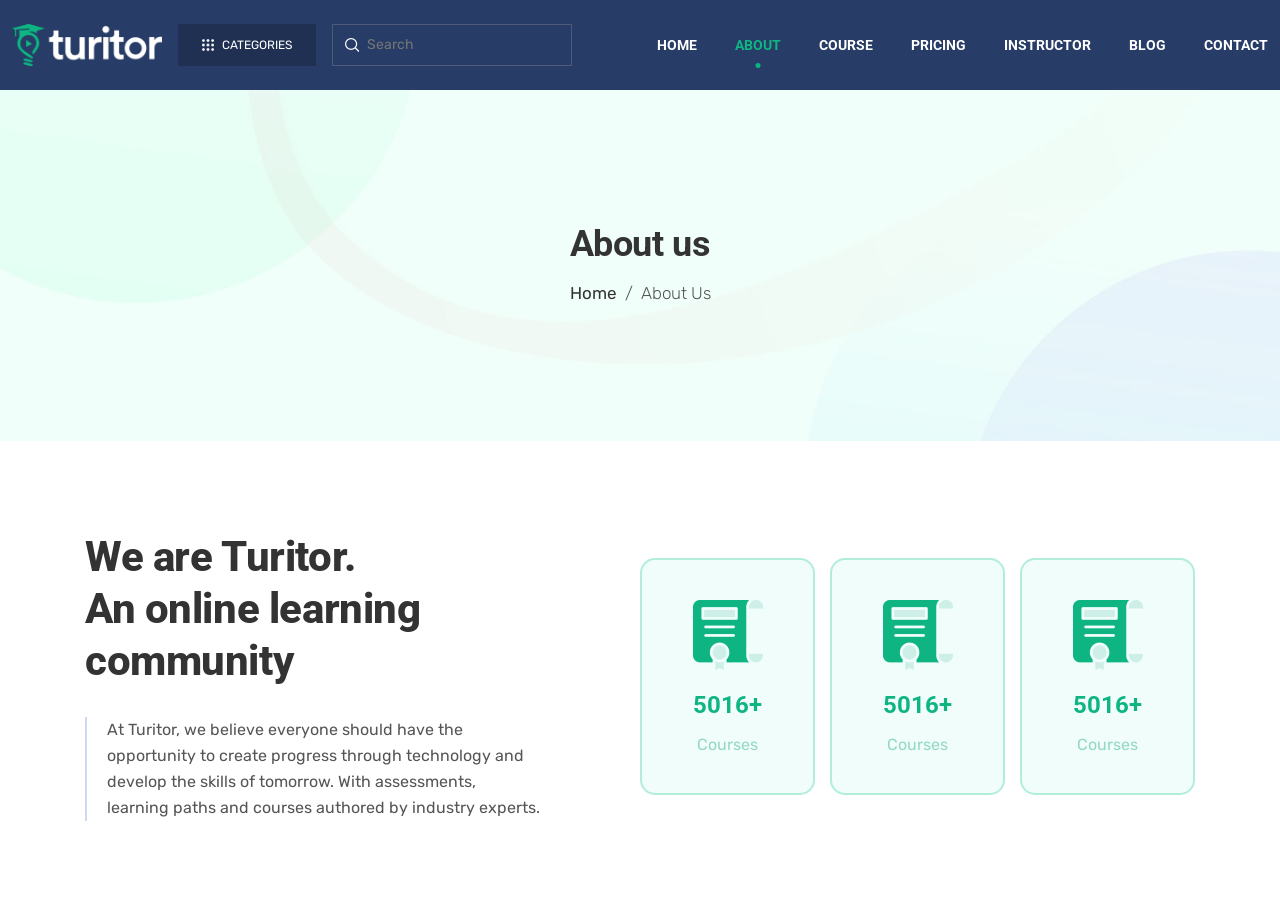
==== pages/about/index.html @ 417cb9a4 "about&courses Page" ====
<!DOCTYPE html>
<html lang="en">

<head>
    <meta charset="UTF-8">
    <meta name="viewport" content="width=device-width, initial-scale=1.0">
    <title>About</title>
    <link rel="shortcut icon" href="../../fav_icon.png" type="image/png">

    <!--? Bootstrap cdn -->
    <link href="https://cdn.jsdelivr.net/npm/bootstrap@5.3.8/dist/css/bootstrap.min.css" rel="stylesheet"
        integrity="sha384-sRIl4kxILFvY47J16cr9ZwB07vP4J8+LH7qKQnuqkuIAvNWLzeN8tE5YBujZqJLB" crossorigin="anonymous">
    <script src="https://cdn.jsdelivr.net/npm/bootstrap@5.3.8/dist/js/bootstrap.bundle.min.js"
        integrity="sha384-FKyoEForCGlyvwx9Hj09JcYn3nv7wiPVlz7YYwJrWVcXK/BmnVDxM+D2scQbITxI"
        crossorigin="anonymous"></script>
    <!--? Animate.css cdn -->
    <link rel="stylesheet" href="https://cdnjs.cloudflare.com/ajax/libs/animate.css/4.1.1/animate.min.css" />
    <!--? Font-awesome cdn -->
    <link rel="stylesheet" href="https://cdnjs.cloudflare.com/ajax/libs/font-awesome/7.0.1/css/all.min.css"
        integrity="sha512-2SwdPD6INVrV/lHTZbO2nodKhrnDdJK9/kg2XD1r9uGqPo1cUbujc+IYdlYdEErWNu69gVcYgdxlmVmzTWnetw=="
        crossorigin="anonymous" referrerpolicy="no-referrer" />
    <!--? Swiper.js cdn -->
    <link rel="stylesheet" href="https://cdn.jsdelivr.net/npm/swiper@12/swiper-bundle.min.css" />
    <!--? Css files -->
    <link rel="stylesheet" href="../../layout/css/index.css">
    <link rel="stylesheet" href="../../css/homePage.css">
    <link rel="stylesheet" href="./css/aboutPage.css">
</head>

<body>
    <!--TODO>> Header -->
    <header class="container-fluid d-flex align-items-center">
        <!--//* Left side -->
        <div class="left d-flex align-items-center justify-content-between">
            <!--//! Logo -->
            <img src="../../layout/images/logo.png">
            <!--//! Inputs -->
            <div class="inputs d-none d-lg-flex gap-3">
                <!--! Dropdown Category btn -->
                <button class="dropdown-btn d-flex align-items-center gap-2 px-3 px-xl-4 py-3 py-xl-2">
                    <img src="../../layout/images/header/dots.png">
                    <span class="d-none d-xl-flex">Categories</span>
                    <div class="dropdown-items bg-white rounded-2 shadow text-start">
                        <a>Art & Design</a>
                        <a>Architecture</a>
                        <a>Business Study</a>
                        <a>Computer Science</a>
                        <a>Web Development</a>
                        <a>Data Science</a>
                        <a>Engineering</a>
                    </div>
                </button>
                <!--! Search Input -->
                <div class="search-input d-flex align-items-center gap-2">
                    <img src="../../layout/images/header/search-icon.png" alt="search-icon">
                    <input type="text" placeholder="Search">
                </div>
            </div>
        </div>
        <!--//* Right side -->
        <div class="right flex-grow-1 d-flex align-items-center justify-content-end justify-content-xxl-between gap-4">
            <nav class="d-none d-lg-flex">
                <a href="../../index.html">Home</a>
                <a class="active" href="#">About</a>
                <a href="../course/index.html">Course</a>
                <a href="../pricing/index.html">Pricing</a>
                <a href="../instructor/index.html">Instructor</a>
                <a href="../blog/index.html">Blog</a>
                <a href="../contact/index.html">Contact</a>
            </nav>

            <div class="icons d-none d-xxl-flex align-items-center gap-3">
                <div class="user-icon-wrapper d-flex align-items-center justify-content-center">
                    <i class="fa-solid fa-user"></i>
                </div>
                <div class="cart-icon-wrapper d-flex align-items-center justify-content-center">
                    <i class="fa-solid fa-cart-shopping"></i>
                </div>
                <img src="../../layout/images/header/menu-icon.png">
            </div>
            <!--! Menu Icon small screen-->
            <div class="dropdown-menu-icon rounded d-block d-lg-none">
                <img src="../../layout/images/header/menu-icon.png">
                <div class="dropdown-items">
                    <div class="links-wrapper bg-white rounded-2 shadow text-start">
                        <a href="../../index.html">Home</a>
                        <a class="active" href="#">About</a>
                        <a href="../course/index.html">Course</a>
                        <a href="../pricing/index.html">Pricing</a>
                        <a href="../instructor/index.html">Instructor</a>
                        <a href="../blog/index.html">Blog</a>
                        <a href="../contact/index.html">Contact</a>
                    </div>
                </div>
            </div>
        </div>
    </header>

    <div class="main">
        <!--TODO>> 1-Hero Section -->
        <section id="about-hero-sec">
            <div class="container d-flex h-100 flex-column justify-content-center align-items-center gap-3">
                <h2 class="title sub">About us</h2>
                <div class="d-flex gap-2">
                    <p><a href="../../index.html">Home</a></p>
                    <p>/</p>
                    <p>About Us</p>
                </div>
            </div>
        </section>

        <!--TODO>> 2-Turitor Section -->
        <section id="turitor">
            <div class="container d-flex flex-wrap flex-xl-nowrap gap-5 gap-xl-0">
                <div class="left-text col-12 col-xl-6">
                    <h2 class="title">
                        We are Turitor. <br>
                        An online learning community
                    </h2>
                    <p class="des">
                        At Turitor, we believe everyone should have the opportunity to create progress through
                        technology and develop the skills of tomorrow. With assessments, learning paths and courses
                        authored by industry experts.
                    </p>
                </div>
                <div class="right-cards col-12 col-xl-6 d-flex align-items-center">
                    <div class="col-12 d-flex flex-wrap flex-md-nowrap">
                        <div class="box col-12 col-md-4 d-flex flex-column align-items-center ">
                            <img src="./images/turitor/icon1.png" alt="turitor-icon">
                            <h5 class="card-title">5016+</h5>
                            <p class="des">Courses</p>
                        </div>
                        <div class="box col-12 col-md-4 d-flex flex-column align-items-center ">
                            <img src="./images/turitor/icon1.png" alt="turitor-icon">
                            <h5 class="card-title">5016+</h5>
                            <p class="des">Courses</p>
                        </div>
                        <div class="box col-12 col-md-4 d-flex flex-column align-items-center ">
                            <img src="./images/turitor/icon1.png" alt="turitor-icon">
                            <h5 class="card-title">5016+</h5>
                            <p class="des">Courses</p>
                        </div>
                    </div>
                </div>
            </div>
        </section>

        <!--TODO>> 3-Team Section -->
        <section id="team">
            <div class="container d-flex flex-column-reverse flex-md-column">
                <div class="video-img-wrapper position-relative">
                    <img src="./images/team-video_image1.jpg" alt="video-img">
                    <button type="button"
                        class="play-btn rounded-circle d-flex align-items-center justify-content-center position-absolute"
                        data-bs-toggle="modal" data-bs-target="#exampleModal">
                        <i class="fa-solid fa-play"></i>
                    </button>
                    <!-- Modal -->
                    <div class="modal fade" id="exampleModal" tabindex="-1" aria-labelledby="exampleModalLabel"
                        aria-hidden="true">
                        <div class="modal-dialog modal-dialog-centered w-100">
                            <div class="modal-content">
                                <iframe width="900" src="https://www.youtube.com/embed/PcsVCSKBe04?si=-29b1Zan1cfXZxbE"
                                    title="YouTube video player" frameborder="0"
                                    allow="accelerometer; autoplay; clipboard-write; encrypted-media; gyroscope; picture-in-picture; web-share"
                                    referrerpolicy="strict-origin-when-cross-origin" allowfullscreen></iframe>
                            </div>
                        </div>
                    </div>
                </div>
                <div class="head-title">
                    <h2>
                        <span>#Team</span>
                        A leadership team with vision
                    </h2>
                    <div class="divider"></div>
                    <p class="des">
                        Our executives lead by example and guide us to accomplish great things every day. Online
                        learning offers a new way to explore.
                    </p>
                </div>
            </div>
        </section>

        <!--TODO>> 4-Testimonial Section -->
        <section id="testimonial">
            <div class="container">
                <div class="head-title">
                    <h2>
                        <span>#Testimonial</span>
                        What Students Says
                    </h2>
                    <div class="divider"></div>
                    <p class="des">
                        Discover how to anticipate and adapt to the latest trends and digital
                    </p>
                </div>

                <!-- Swiper -->
                <div class="swiper testimonial-swiper">
                    <div class="swiper-wrapper">
                        <!--! Slide 1 -->
                        <div class="swiper-slide d-flex flex-column">
                            <div class="head-quote d-flex align-items-start gap-3">
                                <img src="https://img.icons8.com/?size=100&id=Of9evPu4vb6T&format=png&color=c1f3e6"
                                    alt="">
                                <p>
                                    Differe Using skills and
                                    behaviors People program
                                    ... ,enabled me to be a fuller me
                                </p>
                            </div>
                            <div class="divider"></div>
                            <div class="profile-info d-flex justify-content-between align-items-center">
                                <div class="text">
                                    <h4>Blaise Matuidi</h4>
                                    <p>Research Student</p>
                                </div>
                                <img class="rounded-circle" src="../../images/testimonial/author1.png"
                                    alt="profile-img">
                            </div>
                        </div>
                        <!--! Slide 2 -->
                        <div class="swiper-slide d-flex flex-column">
                            <div class="head-quote d-flex align-items-start gap-3">
                                <img src="https://img.icons8.com/?size=100&id=Of9evPu4vb6T&format=png&color=c1f3e6"
                                    alt="">
                                <p>
                                    Using differe skills and
                                    behaviors People program
                                    ... ,enabled me to be a fuller me
                                </p>
                            </div>
                            <div class="divider"></div>
                            <div class="profile-info d-flex justify-content-between align-items-center">
                                <div class="text">
                                    <h4>Mario Mandžukić</h4>
                                    <p>Postgraduate Student</p>
                                </div>
                                <img class="rounded-circle" src="../../images/testimonial/author2.png"
                                    alt="profile-img">
                            </div>
                        </div>
                        <!--! Slide 3 -->
                        <div class="swiper-slide d-flex flex-column">
                            <div class="head-quote d-flex align-items-start gap-3">
                                <img src="https://img.icons8.com/?size=100&id=Of9evPu4vb6T&format=png&color=c1f3e6"
                                    alt="">
                                <p>
                                    People program enabled me to
                                    be a fuller me, using differe
                                    ... skills and behaviors
                                </p>
                            </div>
                            <div class="divider"></div>
                            <div class="profile-info d-flex justify-content-between align-items-center">
                                <div class="text">


                                    <h4>Lucas Vázquez</h4>
                                    <p>EMBA Student</p>
                                </div>
                                <img class="rounded-circle" src="../../images/testimonial/author2.png"
                                    alt="profile-img">
                            </div>
                        </div>
                        <!--! Slide 4 (1.2) -->
                        <div class="swiper-slide d-flex flex-column">
                            <div class="head-quote d-flex align-items-start gap-3">
                                <img src="https://img.icons8.com/?size=100&id=Of9evPu4vb6T&format=png&color=c1f3e6"
                                    alt="">
                                <p>
                                    Differe Using skills and
                                    behaviors People program
                                    ... ,enabled me to be a fuller me
                                </p>
                            </div>
                            <div class="divider"></div>
                            <div class="profile-info d-flex justify-content-between align-items-center">
                                <div class="text">
                                    <h4>Blaise Matuidi</h4>
                                    <p>Research Student</p>
                                </div>
                                <img class="rounded-circle" src="../../images/testimonial/author1.png"
                                    alt="profile-img">
                            </div>
                        </div>
                        <!--! Slide 5 (2.2) -->
                        <div class="swiper-slide d-flex flex-column">
                            <div class="head-quote d-flex align-items-start gap-3">
                                <img src="https://img.icons8.com/?size=100&id=Of9evPu4vb6T&format=png&color=c1f3e6"
                                    alt="">
                                <p>
                                    Using differe skills and
                                    behaviors People program
                                    ... ,enabled me to be a fuller me
                                </p>
                            </div>
                            <div class="divider"></div>
                            <div class="profile-info d-flex justify-content-between align-items-center">
                                <div class="text">
                                    <h4>Mario Mandžukić</h4>
                                    <p>Postgraduate Student</p>
                                </div>
                                <img class="rounded-circle" src="../../images/testimonial/author2.png"
                                    alt="profile-img">
                            </div>
                        </div>
                    </div>
                    <div class="swiper-pagination pagination-one"></div>
                </div>
            </div>
        </section>

        <!--TODO>> 5-News -->
        <section id="news">
            <div class="container">
                <div class="head-title">
                    <h2>
                        <span>#News</span>
                        News & Events
                    </h2>
                    <div class="divider"></div>
                    <p class="des">Discover how to anticipate and adapt to the latest trends and digital</p>
                </div>
                <div class="news-blogs-details">
                    <div class="row">
                        <div class="col-12 col-lg-6 col-xl-4">
                            <div class="blog">
                                <div class="blog-img-wrap">
                                    <a href="./pages/blog/blog-details/index.html">
                                        <img src="../../images/news/blog1.jpg" alt="blog-img">
                                    </a>
                                </div>
                                <div class="content">
                                    <div class="head d-flex gap-3">
                                        <p class="ps-3">Javascript</p>
                                        <p class="ps-3">25 , November , 2019</p>
                                    </div>
                                    <a href="./pages/blog/blog-details/index.html">
                                        <h3 class="card-title">Python and JS Course may be online</h3>
                                    </a>
                                    <p class="des">Creating software tailored to my games development gaming is a</p>
                                    <a href="./pages/blog/blog-details/index.html" class="btn card-btn">
                                        <i class="bi bi-plus-circle"></i>
                                        Read more
                                    </a>
                                </div>
                            </div>
                        </div>
                        <div class="col-12 col-lg-6 col-xl-4">
                            <div class="blog">
                                <div class="blog-img-wrap">
                                    <a href="./pages/blog/blog-details/index.html">
                                        <img src="../../images/news/blog2.jpg" alt="blog-img">
                                    </a>
                                </div>
                                <div class="content">
                                    <div class="head d-flex gap-3">
                                        <p class="ps-3">Python</p>
                                        <p class="ps-3">25 , November , 2019</p>
                                    </div>
                                    <a href="./pages/blog/blog-details/index.html">
                                        <h3 class="card-title">Python may be you completed online</h3>
                                    </a>
                                    <p class="des">Creating software tailored to my games development gaming is a</p>
                                    <a href="./pages/blog/blog-details/index.html" class="btn card-btn">
                                        <i class="bi bi-plus-circle"></i>
                                        Read more
                                    </a>
                                </div>
                            </div>
                        </div>
                        <div class="col-12 col-xl-4">
                            <aside>
                                <div class="box d-flex">
                                    <div class="date">
                                        <p>Jan</p>
                                        <h4>28</h4>
                                    </div>
                                    <div class="divider"></div>
                                    <div class="text">
                                        <a href="./pages/blog/index.html" class="des">Music & arts</a>
                                        <a href="./pages/blog/blog-details/index.html">
                                            <h3 class="card-title sub">
                                                Tackling the climate crisis worldwide
                                            </h3>
                                        </a>
                                    </div>
                                </div>
                                <div class="divider"></div>
                                <div class="box d-flex">
                                    <div class="date">
                                        <p>Jan</p>
                                        <h4>28</h4>
                                    </div>
                                    <div class="divider"></div>
                                    <div class="text">
                                        <a href="./pages/blog/index.html" class="des">Music & arts</a>
                                        <a href="./pages/blog/blog-details/index.html">
                                            <h3 class="card-title sub">
                                                Tackling the climate crisis worldwide
                                            </h3>
                                        </a>
                                    </div>
                                </div>
                                <div class="divider"></div>
                                <div class="box d-flex">
                                    <div class="date">
                                        <p>Jan</p>
                                        <h4>28</h4>
                                    </div>
                                    <div class="divider"></div>
                                    <div class="text">
                                        <a href="./pages/blog/index.html" class="des">Music & arts</a>
                                        <a href="./pages/blog/blog-details/index.html">
                                            <h3 class="card-title sub">
                                                Tackling the climate crisis worldwide
                                            </h3>
                                        </a>
                                    </div>
                                </div>
                                <div class="divider"></div>
                                <div class="box d-flex">
                                    <div class="date">
                                        <p>Jan</p>
                                        <h4>28</h4>
                                    </div>
                                    <div class="divider"></div>
                                    <div class="text">
                                        <a href="./pages/blog/index.html" class="des">Music & arts</a>
                                        <a href="./pages/blog/blog-details/index.html">
                                            <h3 class="card-title sub">
                                                Tackling the climate crisis worldwide
                                            </h3>
                                        </a>
                                    </div>
                                </div>
                            </aside>
                        </div>
                    </div>
                </div>
            </div>
        </section>

        <!--TODO>> 6-Join -->
        <section id="join">
            <div class="container">
                <div
                    class="content d-flex flex-column align-items-center align-items-lg-start text-center text-lg-start">
                    <p>#Newsletter</p>
                    <div class="subscribe-box d-flex flex-column align-items-center flex-lg-row">
                        <h2 class="col-12 col-lg-6">Join our community of students</h2>
                        <div
                            class="send-message-input-wrapper col-12 col-lg-6 d-flex flex-column flex-sm-row align-items-center">
                            <input class="flex-grow-1" type="text" placeholder="Enter your email">
                            <button class="btn">
                                <i class="fa-solid fa-envelope"></i>
                                Subscribe
                            </button>
                        </div>
                    </div>

                </div>
            </div>
        </section>

        <!--TODO>> Footer -->
        <footer>
            <div class="container d-flex flex-column gap-4 gap-md-5">
                <div class="row g-4">
                    <div class="box col-12 col-md-6 col-lg-3">
                        <h4>Company</h4>
                        <ul class="list-unstyled d-flex flex-column ">
                            <li><a href="#">About</a></li>
                            <li><a href="#">Careers</a></li>
                            <li><a href="#">Resource center</a></li>
                            <li><a href="#">Guides</a></li>
                        </ul>
                    </div>
                    <div class="box col-12 col-md-6 col-lg-3">
                        <h4>Categories</h4>
                        <ul class="list-unstyled d-flex flex-column ">
                            <li><a href="#">All Courses</a></li>
                            <li><a href="#">Digital Marketing</a></li>
                            <li><a href="#">Design & Branding</a></li>
                            <li><a href="#">Storytelling & Voice Over</a></li>
                        </ul>
                    </div>
                    <div class="box col-12 col-md-6 col-lg-3">
                        <h4>Support</h4>
                        <ul class="list-unstyled d-flex flex-column ">
                            <li><a href="#">Contact Us</a></li>
                            <li><a href="#">System Requirements</a></li>
                            <li><a href="#">Register Activation Key</a></li>
                            <li><a href="#">Site feedback</a></li>
                        </ul>
                    </div>
                    <div class="box col-12 col-md-6 col-lg-3 d-flex flex-column justify-content-between">
                        <div>
                            <h4>Company</h4>
                            <ul class="list-unstyled d-flex flex-column ">
                                <li><a href="#">Contact Support</a></li>
                                <li><a href="#">Help Center</a></li>
                            </ul>
                        </div>
                        <div class="media d-flex gap-1">
                            <div
                                class="icon-wrapper f-icon rounded-circle d-flex justify-content-center align-items-center">
                                <i class="fa-brands fa-facebook-f"></i>
                            </div>
                            <div
                                class="icon-wrapper t-icon rounded-circle d-flex justify-content-center align-items-center">
                                <i class="bi bi-twitter"></i>
                            </div>
                            <div
                                class="icon-wrapper p-icon rounded-circle d-flex justify-content-center align-items-center">
                                <i class="fa-brands fa-pinterest-p"></i>

                            </div>
                            <div
                                class="icon-wrapper i-icon rounded-circle d-flex justify-content-center align-items-center">
                                <i class="bi bi-instagram"></i>
                            </div>
                        </div>
                    </div>
                </div>
                <div class="divider"></div>
                <div class="foot row align-items-center">
                    <div class="col-12 col-lg-2 d-flex justify-content-center justify-content-lg-start">
                        <img src="../../layout/images/logo.png" alt="logo-image">
                    </div>
                    <p class="col-12 col-lg-5 des text-white text-center text-lg-start">Copyright © 2026 Turitor. All
                        Right Reserved.</p>
                    <nav class="col-12 col-lg-5 d-flex flex-wrap justify-content-center gap-xl-2">
                        <a href="#" class="des py-2 px-3">About</a>
                        <a href="#" class="des py-2 px-3">Careers</a>
                        <a href="#" class="des py-2 px-3">Resource center</a>
                        <a href="#" class="des py-2 px-3">Guides</a>
                    </nav>
                </div>
            </div>
        </footer>
    </div>

    <!--? WOW.js cdn -->
    <script src="https://cdnjs.cloudflare.com/ajax/libs/wow/1.1.2/wow.min.js"
        integrity="sha512-Eak/29OTpb36LLo2r47IpVzPBLXnAMPAVypbSZiZ4Qkf8p/7S/XRG5xp7OKWPPYfJT6metI+IORkR5G8F900+g=="
        crossorigin="anonymous" referrerpolicy="no-referrer">
        </script>
    <script>
        new WOW().init();
    </script>

    <!--? Swiper JS cdn -->
    <script src="https://cdn.jsdelivr.net/npm/swiper@12/swiper-bundle.min.js"></script>
    <!-- Initialize Swiper -->
    <script>
        var swiperOne = new Swiper(".testimonial-swiper", {
            slidesPerView: 3,
            spaceBetween: 0,

            loop: true,
            speed: 800,
            autoplay: {
                delay: 3000,
                disableOnInteraction: false,
            },

            breakpoints: {
                0: {
                    slidesPerView: 1,
                },
                768: {
                    slidesPerView: 2,
                    centeredSlides: true,
                },
                992: {
                    slidesPerView: 3,
                },
            },

            pagination: {
                el: ".pagination-one",
                clickable: true,
            },
        });
    </script>
</body>

</html>
---- css/homePage.css ----
@import url(./1-hero-sec.css);
@import url(./2-popular.css);
@import url(./3-courses.css);
@import url(./4-testimonial.css);
@import url(./5-instructors.css);
@import url(./6-partners.css);
@import url(./7-news.css);
@import url(./8-become.css);
---- pages/about/css/aboutPage.css ----
@import url(./1-hero-sec.css);
@import url(./2-turitor.css);
@import url(./3-team.css);
@import url(./4-testimonial.css);
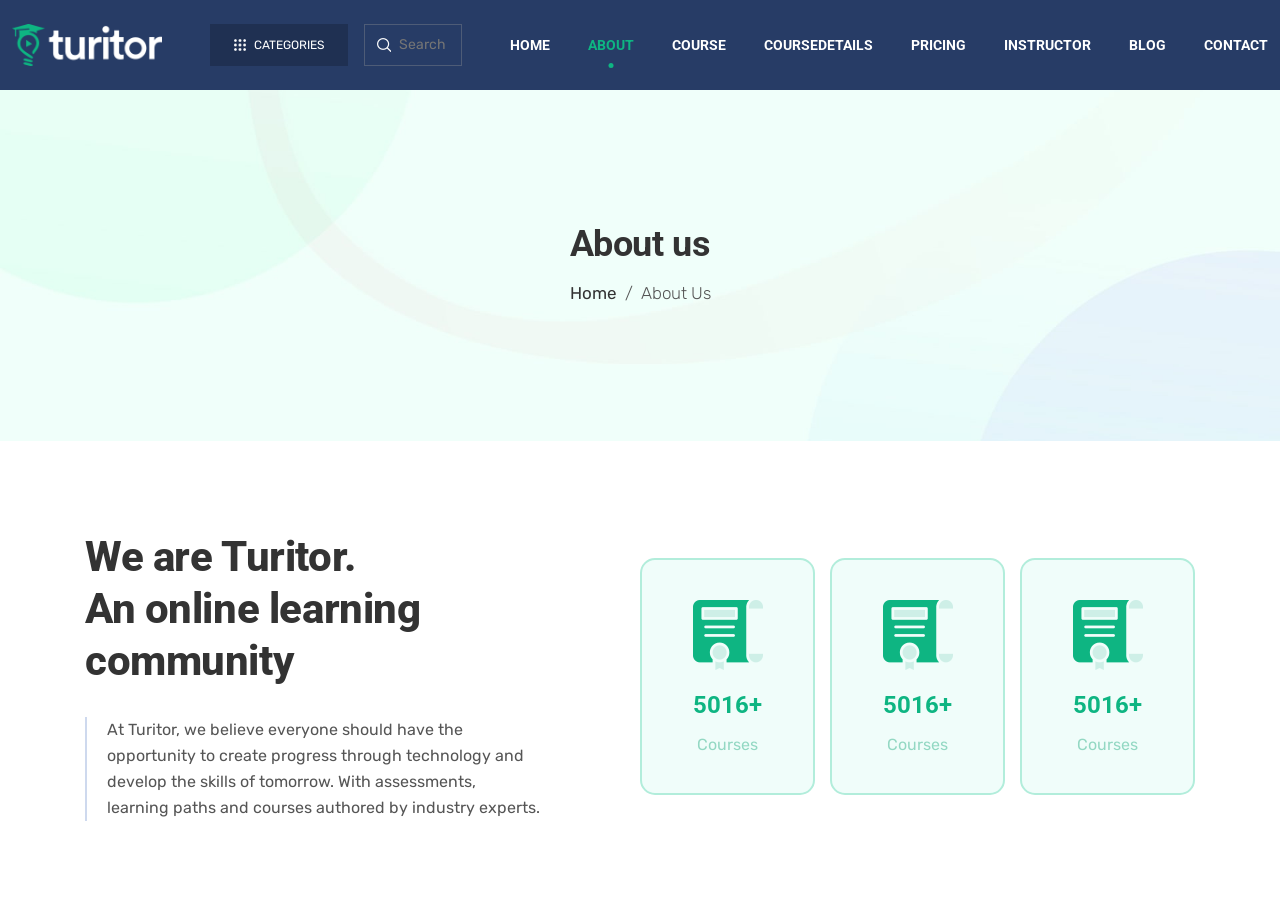
==== commit 8d369772: "pricing page" ====
--- a/pages/about/index.html
+++ b/pages/about/index.html
@@ -5,7 +5,7 @@
     <meta charset="UTF-8">
     <meta name="viewport" content="width=device-width, initial-scale=1.0">
     <title>About</title>
-    <link rel="shortcut icon" href="../../fav_icon.png" type="image/png">
+    <link rel="shortcut icon" href="../../icon.png" type="image/png">
 
     <!--? Bootstrap cdn -->
     <link href="https://cdn.jsdelivr.net/npm/bootstrap@5.3.8/dist/css/bootstrap.min.css" rel="stylesheet"
@@ -63,6 +63,7 @@
                 <a href="../../index.html">Home</a>
                 <a class="active" href="#">About</a>
                 <a href="../course/index.html">Course</a>
+                <a href="../course/course-details/index.html">CourseDetails</a>
                 <a href="../pricing/index.html">Pricing</a>
                 <a href="../instructor/index.html">Instructor</a>
                 <a href="../blog/index.html">Blog</a>
@@ -86,6 +87,7 @@
                         <a href="../../index.html">Home</a>
                         <a class="active" href="#">About</a>
                         <a href="../course/index.html">Course</a>
+                        <a href="../course/course-details/index.html">CourseDetails</a>
                         <a href="../pricing/index.html">Pricing</a>
                         <a href="../instructor/index.html">Instructor</a>
                         <a href="../blog/index.html">Blog</a>
--- a/layout/css/index.css
+++ b/layout/css/index.css
@@ -0,0 +1,285 @@
+/*? google fonts cdn */
+@import url("https://fonts.googleapis.com/css2?family=Lato:ital,wght@0,100;0,300;0,400;0,700;0,900;1,100;1,300;1,400;1,700;1,900&family=Roboto:ital,wght@0,100..900;1,100..900&family=Rubik:ital,wght@0,300..900;1,300..900&display=swap");
+/*? Bootstrap icons cdn */
+@import url("https://cdn.jsdelivr.net/npm/bootstrap-icons@1.13.1/font/bootstrap-icons.min.css");
+
+@import url("./header.css");
+@import url("./join.css");
+@import url("./footer.css");
+
+:root {
+  --primary: #333333;
+  --secondary: #555555;
+  --accent: #0eb582;
+
+  --bg: #273c66;
+  --border: #4e5c77;
+  --card-border: #e8e8e8;
+  --shadow: 0 30px 30px 5px #7979791a;
+
+  --font-lato: "Lato", sans-serif;
+}
+
+* {
+  margin: 0;
+  padding: 0;
+  box-sizing: border-box;
+  scroll-behavior: smooth;
+  font-family: "Rubik", sans-serif;
+  color: var(--secondary);
+}
+
+h1,
+h2,
+h3,
+h4,
+h5,
+h6 {
+  font-family: "Roboto", sans-serif;
+  color: var(--primary);
+  margin: 0;
+  padding: 0;
+}
+
+p,
+span,
+a,
+i,
+ul {
+  margin: 0;
+  padding: 0;
+}
+
+body {
+  background-color: white;
+  overflow: hidden;
+}
+
+section {
+  overflow: hidden;
+}
+
+a {
+  text-decoration: none;
+  color: var(--primary);
+}
+
+.main {
+  height: calc(100dvh - 90px);
+  overflow: auto;
+}
+
+.container {
+  padding-inline: 15px;
+
+  @media (min-width: 1200px) {
+    max-width: 1140px;
+  }
+}
+
+.btn {
+  background-color: var(--accent);
+  padding: 17px 30px 14px;
+  border: 2px solid var(--accent);
+  border-radius: 36px;
+
+  display: flex;
+  align-items: center;
+  gap: 8px;
+
+  color: white;
+  font-size: 14px;
+  font-weight: 500;
+  line-height: 14px;
+  text-transform: uppercase;
+  transition:
+    color 0.4s ease,
+    background-color 0.4s ease;
+
+  &:hover {
+    color: var(--accent);
+    background-color: transparent;
+    border-color: var(--accent);
+
+    img {
+      filter: brightness(1) invert(0);
+    }
+  }
+
+  &.card-btn {
+    background-color: transparent;
+    padding: 0;
+    border: none;
+    border-radius: 0;
+
+    display: flex;
+    align-items: center;
+    gap: 8px;
+
+    color: var(--primary);
+    font-size: 14px;
+    font-weight: 500;
+    line-height: 14px;
+    text-transform: uppercase;
+    transition:
+      color 0.4s ease,
+      transform 0.4s ease;
+
+    img {
+      filter: brightness(0) invert(0.2) contrast(1.2);
+    }
+
+    &:hover {
+      color: var(--accent);
+      background-color: transparent;
+      border-color: var(--accent);
+      transform: translateX(7px);
+
+      img {
+        filter: brightness(1) invert(0);
+      }
+    }
+  }
+
+  i {
+    color: inherit;
+    font-size: 14px;
+    transform: rotateY(180deg);
+  }
+
+  img {
+    width: 15px;
+    transform: rotateY(180deg);
+    filter: brightness(0) invert(1);
+    transition: filter 0.4s ease;
+  }
+}
+
+.head-text {
+  font-size: clamp(36px, 7vw, 64px);
+  font-weight: 700;
+  line-height: clamp(46.8px, 7vw, 68px);
+  letter-spacing: -0.64px;
+}
+
+.title {
+  font-size: clamp(36px, 5vw, 42px);
+  font-weight: 700;
+  line-height: clamp(39px, 3vw, 42px);
+  letter-spacing: -0.42px;
+
+  &.sub {
+    font-size: 36px;
+  }
+}
+
+.head-title-wrapper {
+  display: flex;
+  justify-content: space-between;
+  align-items: center;
+  gap: 1rem;
+
+  @media (max-width: 767px) {
+    flex-direction: column;
+    gap: 40px;
+  }
+
+  button.btn {
+    flex-shrink: 0;
+  }
+}
+
+.head-title {
+  display: flex;
+  align-items: stretch;
+  justify-content: center;
+  gap: 40px;
+
+  @media (max-width: 767px) {
+    flex-direction: column;
+    align-items: center;
+    text-align: center;
+    gap: 20px;
+  }
+
+  &.centered-title {
+    flex-direction: column;
+    align-items: center;
+    text-align: center;
+    gap: 20px;
+
+    h2 {
+      align-items: center;
+      text-align: center;
+    }
+
+    p {
+      @media (min-width: 768px) {
+        max-width: 525px;
+      }
+    }
+  }
+
+  h2 {
+    font-size: clamp(36px, 3vw, 42px);
+    font-weight: 700;
+    line-height: clamp(39px, 3vw, 42px);
+    letter-spacing: -0.42px;
+
+    display: flex;
+    flex-direction: column;
+
+    &.sub {
+      font-size: 36px;
+    }
+
+    @media (max-width: 767px) {
+      align-items: center;
+      text-align: center;
+    }
+
+    span {
+      color: #777777;
+      font-size: 17px;
+      font-weight: 400;
+    }
+  }
+
+  .divider {
+    width: 1px;
+    background-color: #d4d8e0;
+
+    @media (max-width: 767px) {
+      display: none;
+    }
+  }
+
+  p {
+    max-width: 373px;
+    display: flex;
+    align-items: center;
+  }
+}
+
+.card-title {
+  color: var(--primary);
+  font-size: 24px;
+  font-weight: 700;
+  line-height: 30px;
+
+  &.b {
+    font-weight: 900;
+  }
+
+  &.sub {
+    font-size: 22px;
+    line-height: 26.4px;
+  }
+}
+
+.des {
+  color: var(--secondary);
+  font-size: 16px;
+  font-weight: 400px;
+  line-height: 26px;
+}
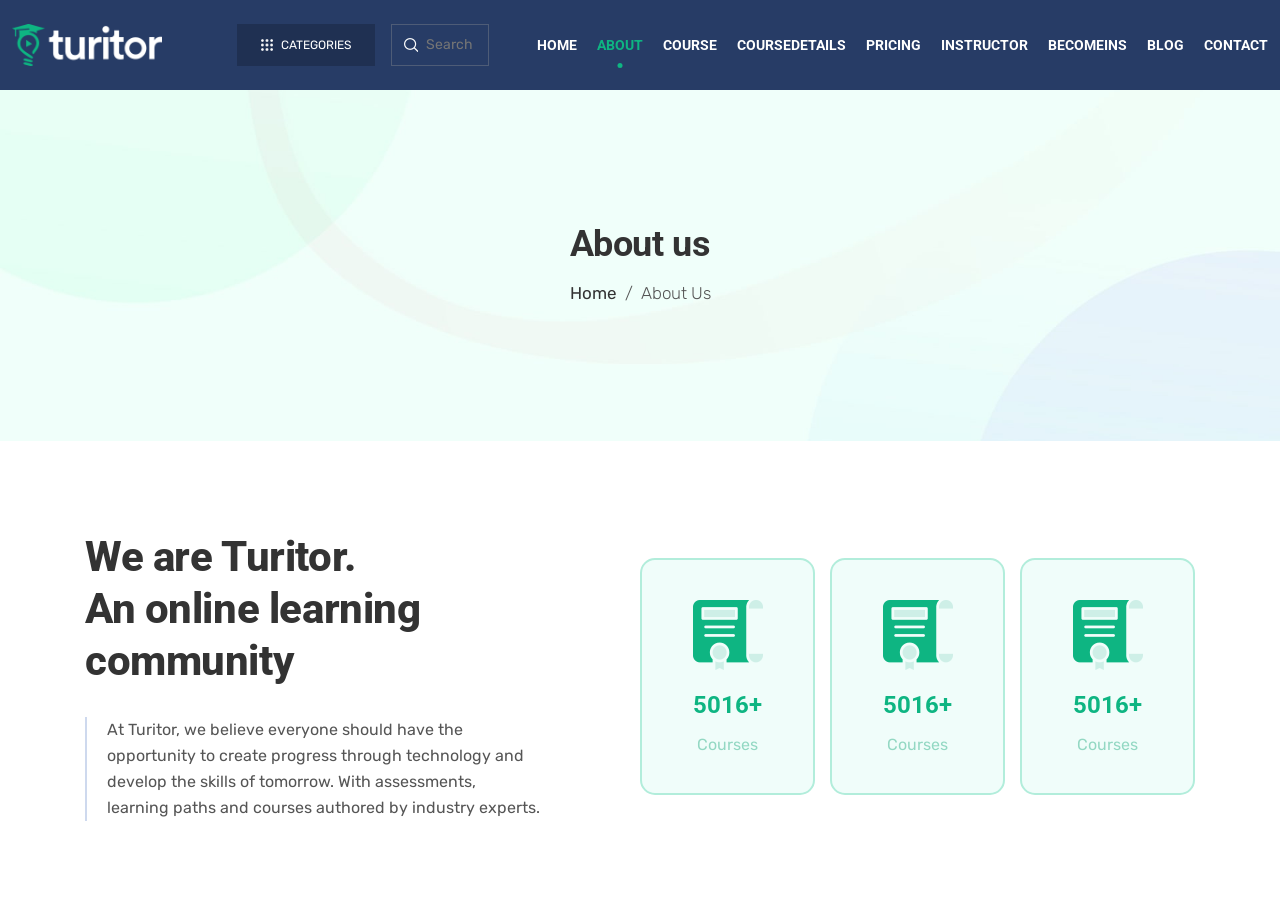
==== commit 254a3e13: "become and instructor page" ====
--- a/pages/about/index.html
+++ b/pages/about/index.html
@@ -66,6 +66,7 @@
                 <a href="../course/course-details/index.html">CourseDetails</a>
                 <a href="../pricing/index.html">Pricing</a>
                 <a href="../instructor/index.html">Instructor</a>
+                <a href="../instructor/become-instructor/index.html">BecomeIns</a>
                 <a href="../blog/index.html">Blog</a>
                 <a href="../contact/index.html">Contact</a>
             </nav>
@@ -90,6 +91,7 @@
                         <a href="../course/course-details/index.html">CourseDetails</a>
                         <a href="../pricing/index.html">Pricing</a>
                         <a href="../instructor/index.html">Instructor</a>
+                        <a href="../instructor/become-instructor/index.html">BecomeInstructor</a>
                         <a href="../blog/index.html">Blog</a>
                         <a href="../contact/index.html">Contact</a>
                     </div>
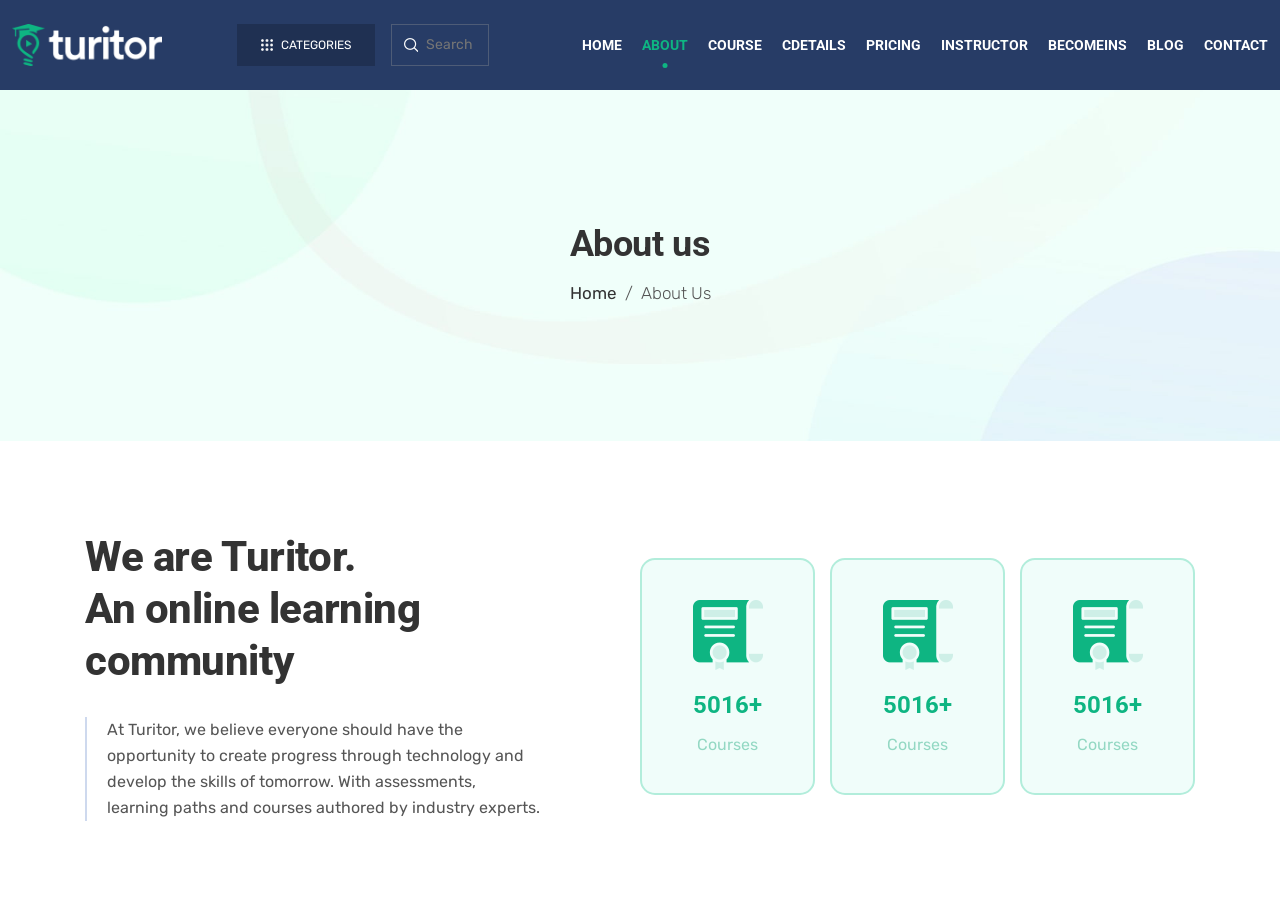
==== commit 8aaabd10: "blog-page" ====
--- a/pages/about/index.html
+++ b/pages/about/index.html
@@ -63,7 +63,7 @@
                 <a href="../../index.html">Home</a>
                 <a class="active" href="#">About</a>
                 <a href="../course/index.html">Course</a>
-                <a href="../course/course-details/index.html">CourseDetails</a>
+                <a href="../course/course-details/index.html">CDetails</a>
                 <a href="../pricing/index.html">Pricing</a>
                 <a href="../instructor/index.html">Instructor</a>
                 <a href="../instructor/become-instructor/index.html">BecomeIns</a>
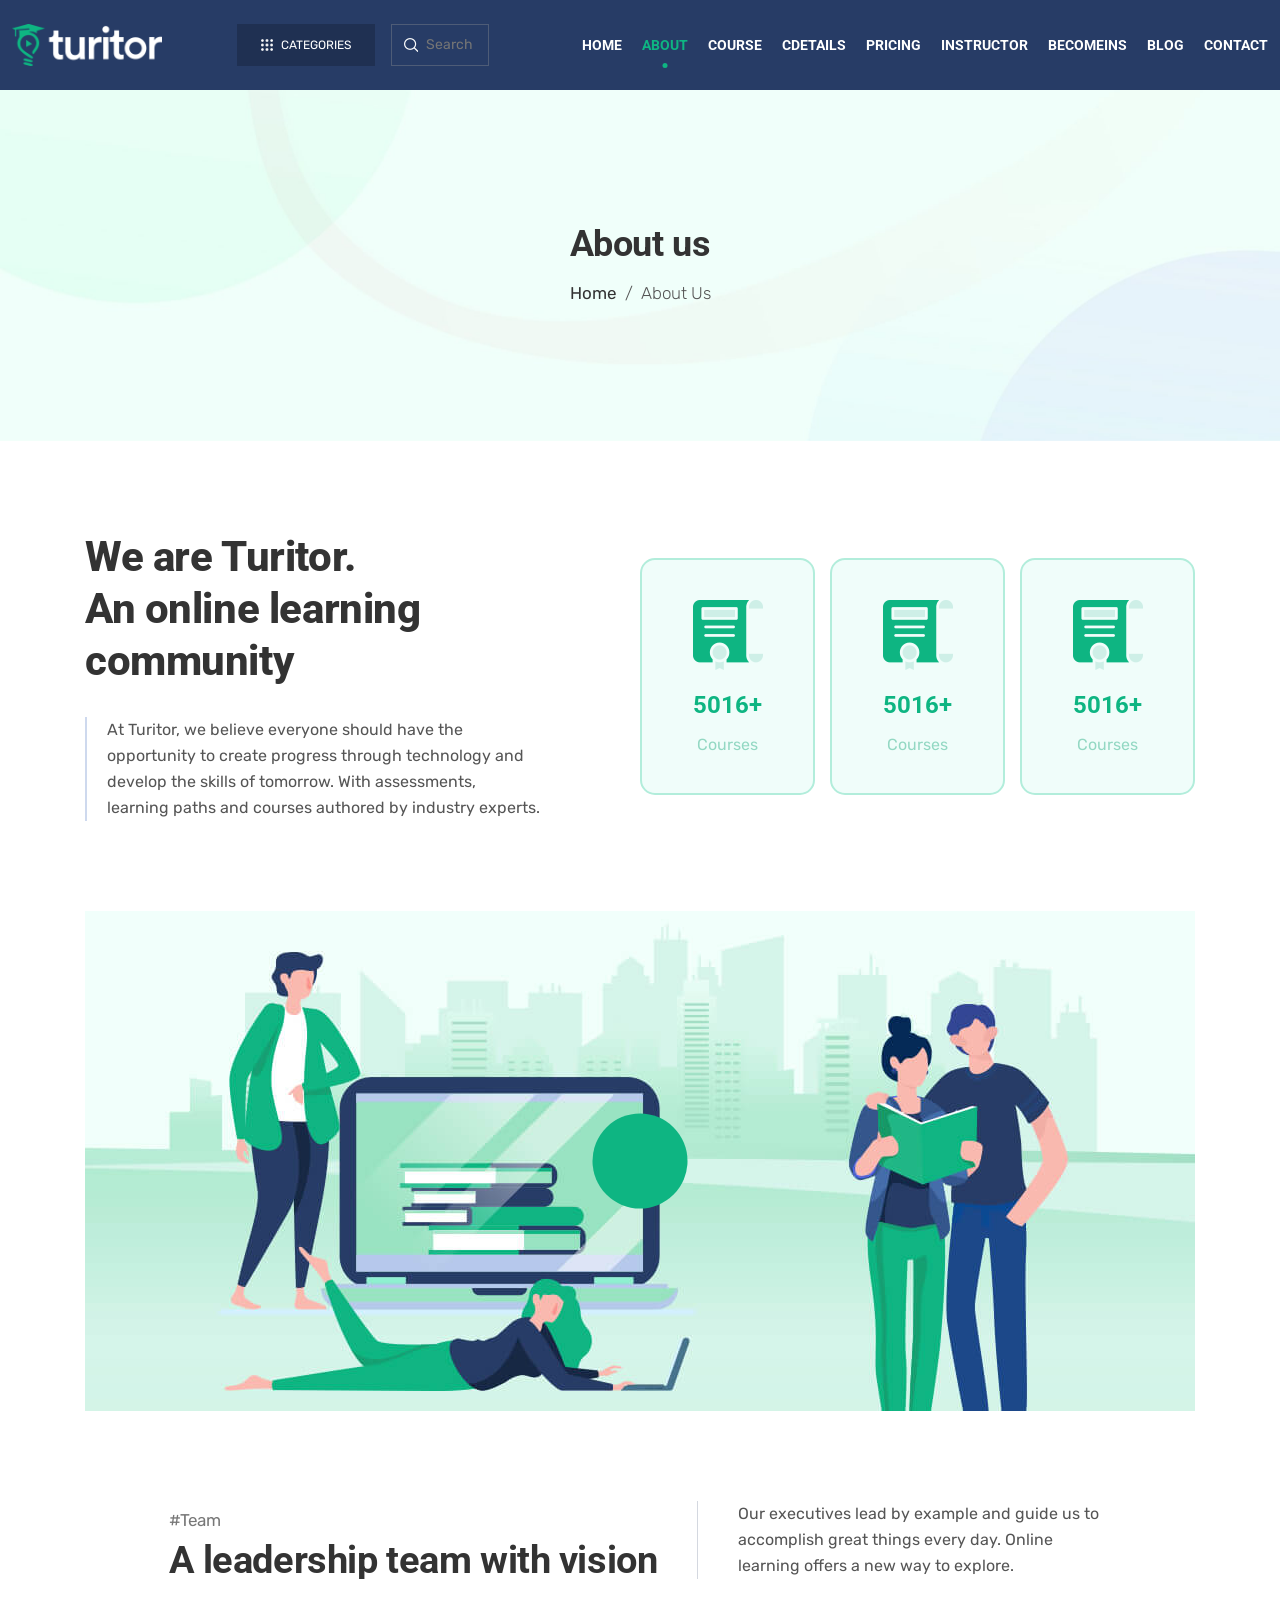
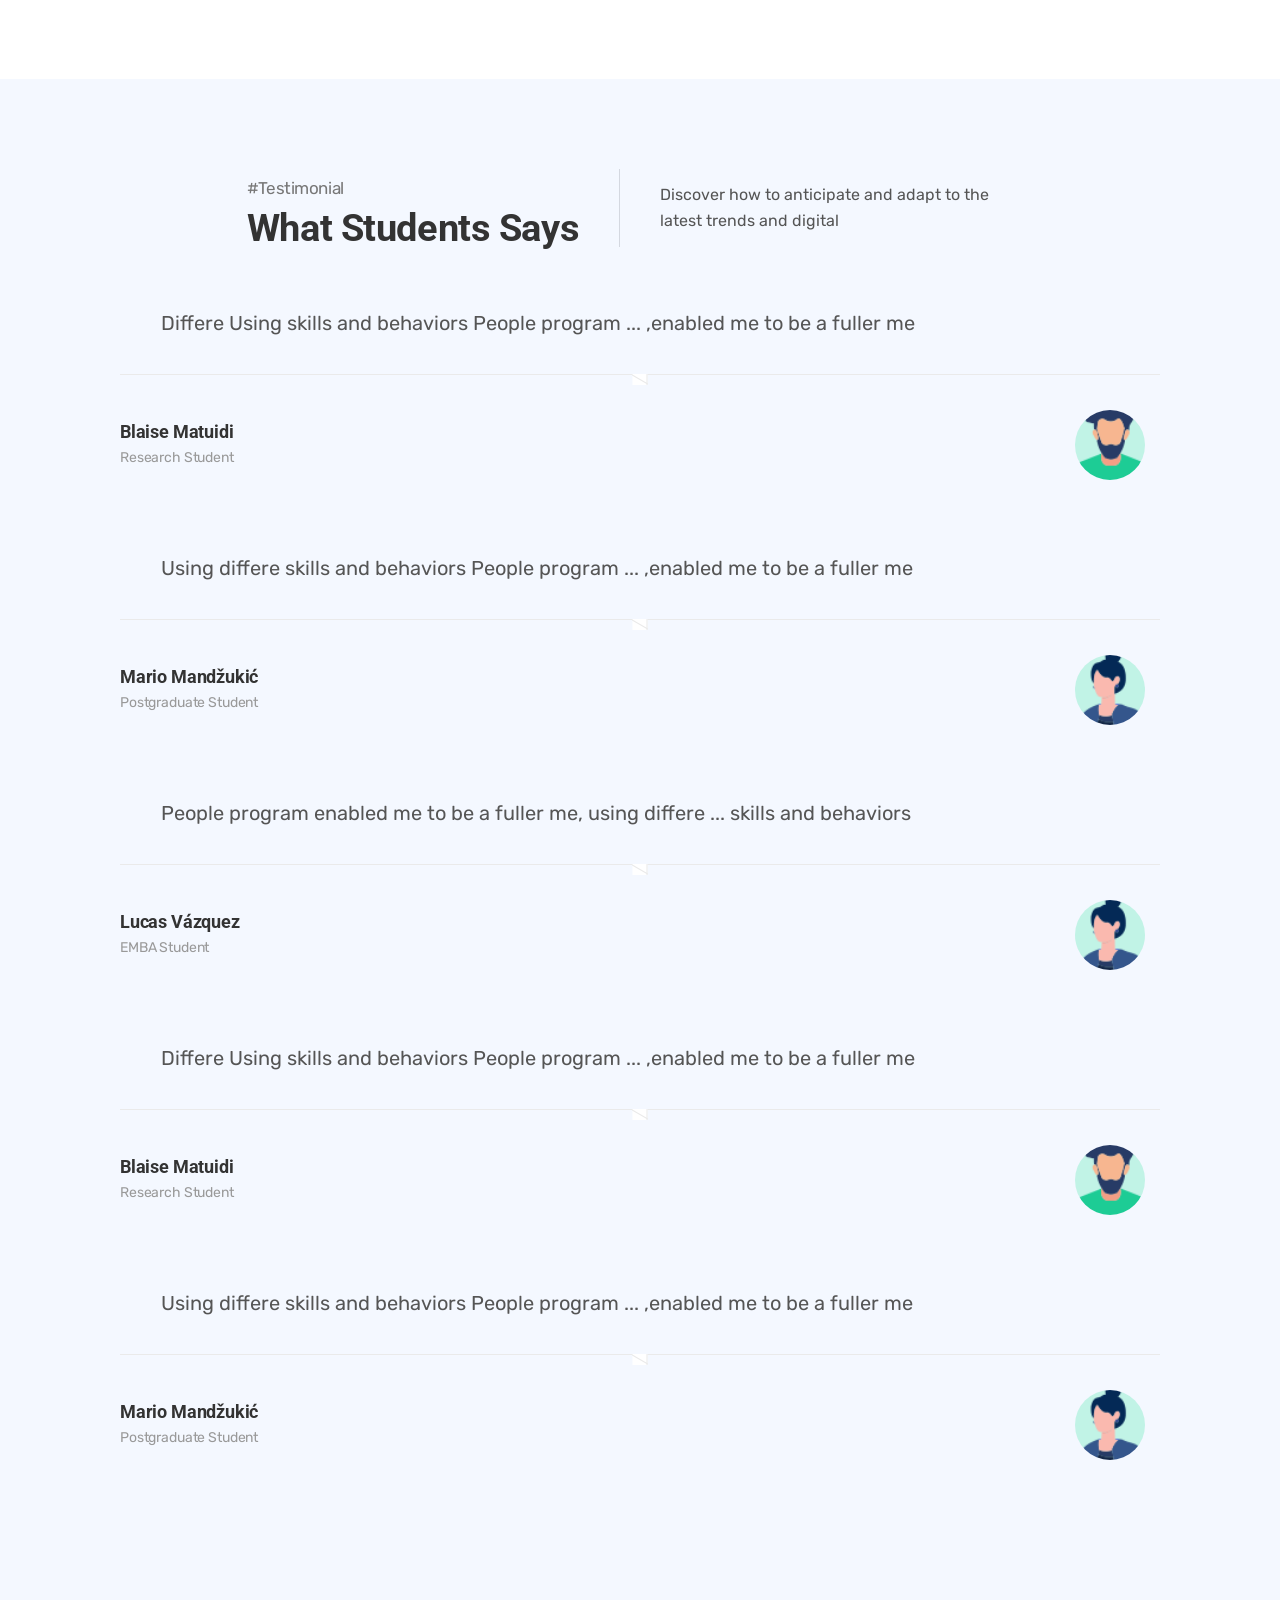
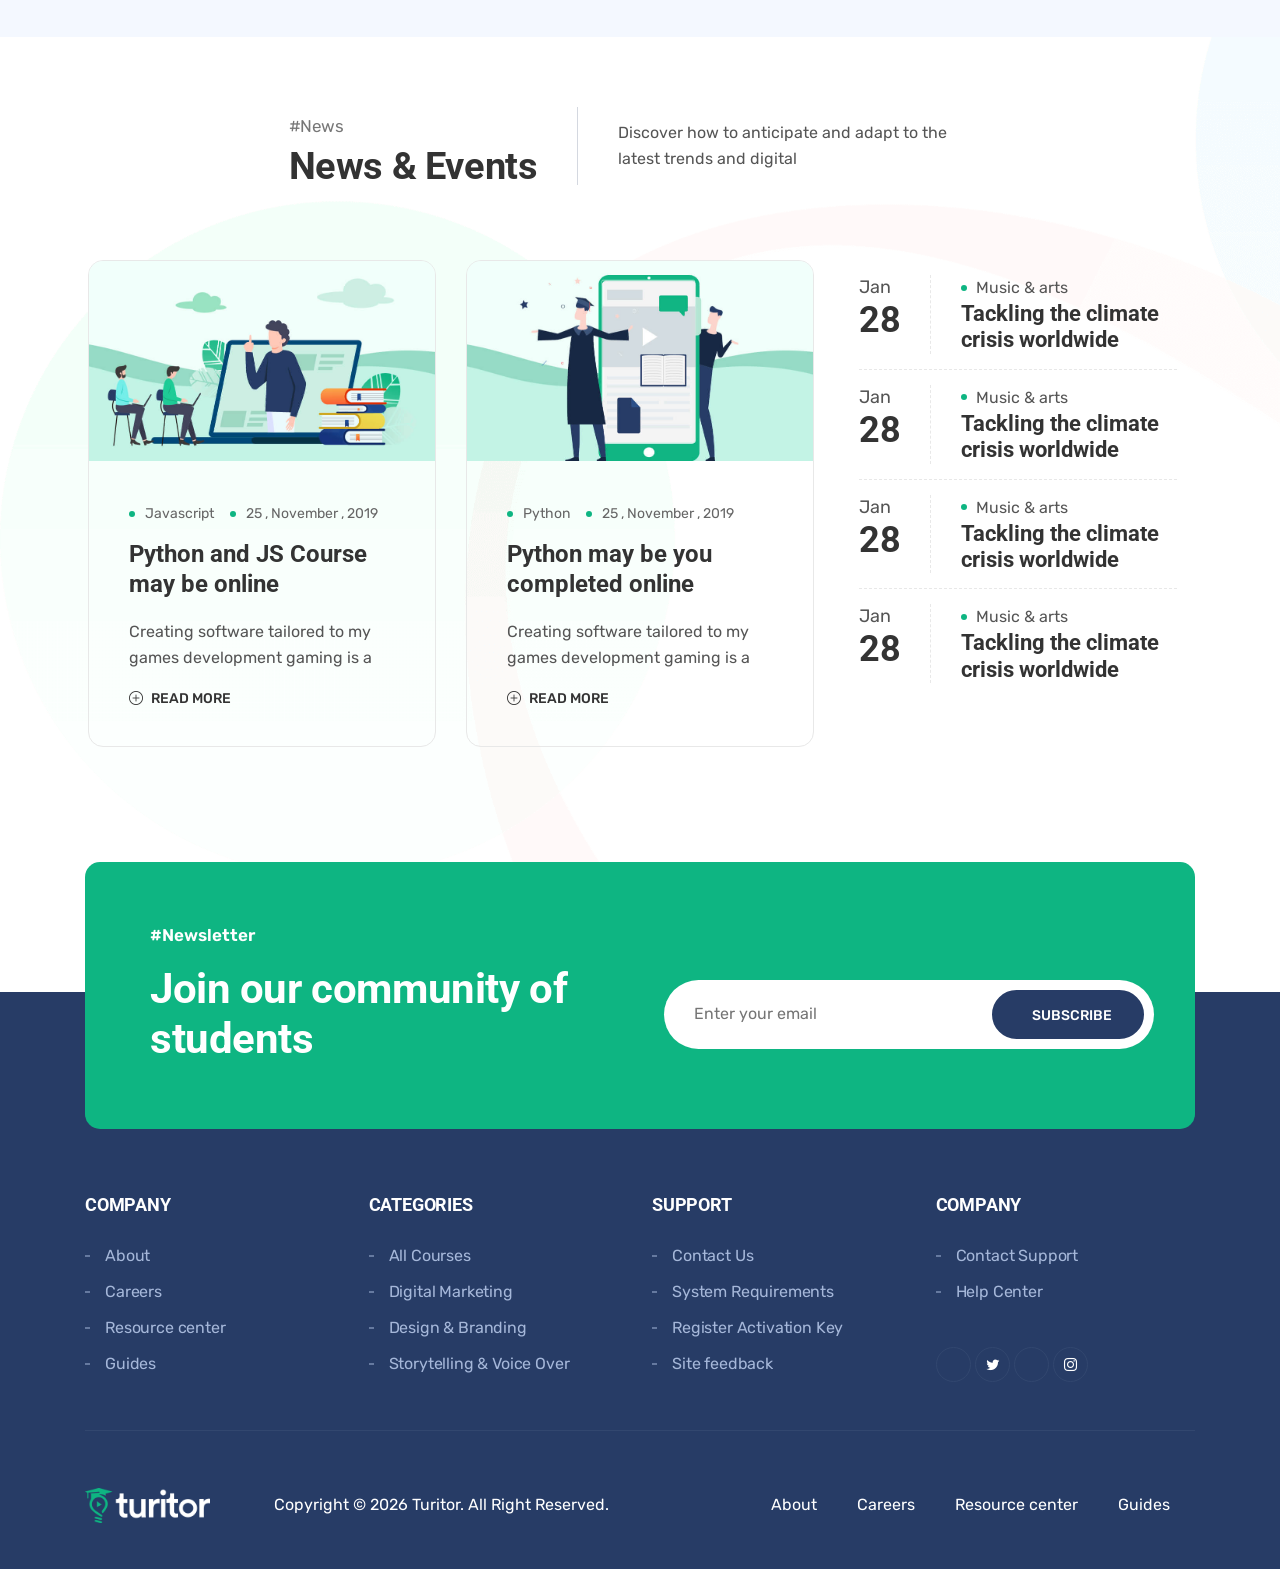
==== commit 0a9f6822: "hero-sec&home&about animation" ====
--- a/pages/about/index.html
+++ b/pages/about/index.html
@@ -29,7 +29,7 @@
 
 <body>
     <!--TODO>> Header -->
-    <header class="container-fluid d-flex align-items-center">
+    <header class="container-fluid d-flex align-items-center animate__animated animate__fadeIn">
         <!--//* Left side -->
         <div class="left d-flex align-items-center justify-content-between">
             <!--//! Logo -->
@@ -102,8 +102,9 @@
 
     <div class="main">
         <!--TODO>> 1-Hero Section -->
-        <section id="about-hero-sec">
-            <div class="container d-flex h-100 flex-column justify-content-center align-items-center gap-3">
+        <section id="about-hero-sec" class="animate__animated animate__fadeInDown">
+            <div class="container d-flex h-100 flex-column justify-content-center align-items-center gap-3 animate__animated animate__flipInY"
+                style="animation-delay: 400ms;">
                 <h2 class="title sub">About us</h2>
                 <div class="d-flex gap-2">
                     <p><a href="../../index.html">Home</a></p>
@@ -117,11 +118,11 @@
         <section id="turitor">
             <div class="container d-flex flex-wrap flex-xl-nowrap gap-5 gap-xl-0">
                 <div class="left-text col-12 col-xl-6">
-                    <h2 class="title">
+                    <h2 class="title wow animate__animated animate__fadeInLeft">
                         We are Turitor. <br>
                         An online learning community
                     </h2>
-                    <p class="des">
+                    <p class="des wow animate__animated animate__fadeInLeft">
                         At Turitor, we believe everyone should have the opportunity to create progress through
                         technology and develop the skills of tomorrow. With assessments, learning paths and courses
                         authored by industry experts.
@@ -129,17 +130,20 @@
                 </div>
                 <div class="right-cards col-12 col-xl-6 d-flex align-items-center">
                     <div class="col-12 d-flex flex-wrap flex-md-nowrap">
-                        <div class="box col-12 col-md-4 d-flex flex-column align-items-center ">
+                        <div
+                            class="box col-12 col-md-4 d-flex flex-column align-items-center wow animate__animated animate__jackInTheBox">
                             <img src="./images/turitor/icon1.png" alt="turitor-icon">
                             <h5 class="card-title">5016+</h5>
                             <p class="des">Courses</p>
                         </div>
-                        <div class="box col-12 col-md-4 d-flex flex-column align-items-center ">
+                        <div
+                            class="box col-12 col-md-4 d-flex flex-column align-items-center wow animate__animated animate__jackInTheBox">
                             <img src="./images/turitor/icon1.png" alt="turitor-icon">
                             <h5 class="card-title">5016+</h5>
                             <p class="des">Courses</p>
                         </div>
-                        <div class="box col-12 col-md-4 d-flex flex-column align-items-center ">
+                        <div
+                            class="box col-12 col-md-4 d-flex flex-column align-items-center wow animate__animated animate__jackInTheBox">
                             <img src="./images/turitor/icon1.png" alt="turitor-icon">
                             <h5 class="card-title">5016+</h5>
                             <p class="des">Courses</p>
@@ -153,9 +157,10 @@
         <section id="team">
             <div class="container d-flex flex-column-reverse flex-md-column">
                 <div class="video-img-wrapper position-relative">
-                    <img src="./images/team-video_image1.jpg" alt="video-img">
+                    <img class="wow animate__animated animate__fadeIn" src="./images/team-video_image1.jpg"
+                        alt="video-img">
                     <button type="button"
-                        class="play-btn rounded-circle d-flex align-items-center justify-content-center position-absolute"
+                        class="play-btn rounded-circle d-flex align-items-center justify-content-center position-absolute wow animate__animated animate__fadeIn"
                         data-bs-toggle="modal" data-bs-target="#exampleModal">
                         <i class="fa-solid fa-play"></i>
                     </button>
@@ -172,7 +177,7 @@
                         </div>
                     </div>
                 </div>
-                <div class="head-title">
+                <div class="head-title wow animate__animated animate__jackInTheBox">
                     <h2>
                         <span>#Team</span>
                         A leadership team with vision
@@ -189,7 +194,7 @@
         <!--TODO>> 4-Testimonial Section -->
         <section id="testimonial">
             <div class="container">
-                <div class="head-title">
+                <div class="head-title wow animate__animated animate__jackInTheBox">
                     <h2>
                         <span>#Testimonial</span>
                         What Students Says
@@ -201,7 +206,7 @@
                 </div>
 
                 <!-- Swiper -->
-                <div class="swiper testimonial-swiper">
+                <div class="swiper testimonial-swiper wow animate__animated animate__fadeIn">
                     <div class="swiper-wrapper">
                         <!--! Slide 1 -->
                         <div class="swiper-slide d-flex flex-column">
@@ -319,7 +324,7 @@
         <!--TODO>> 5-News -->
         <section id="news">
             <div class="container">
-                <div class="head-title">
+                <div class="head-title wow animate__animated animate__jackInTheBox">
                     <h2>
                         <span>#News</span>
                         News & Events
@@ -330,7 +335,7 @@
                 <div class="news-blogs-details">
                     <div class="row">
                         <div class="col-12 col-lg-6 col-xl-4">
-                            <div class="blog">
+                            <div class="blog wow animate__animated animate__fadeInUp">
                                 <div class="blog-img-wrap">
                                     <a href="./pages/blog/blog-details/index.html">
                                         <img src="../../images/news/blog1.jpg" alt="blog-img">
@@ -353,7 +358,7 @@
                             </div>
                         </div>
                         <div class="col-12 col-lg-6 col-xl-4">
-                            <div class="blog">
+                            <div class="blog wow animate__animated animate__fadeInUp">
                                 <div class="blog-img-wrap">
                                     <a href="./pages/blog/blog-details/index.html">
                                         <img src="../../images/news/blog2.jpg" alt="blog-img">
@@ -377,7 +382,7 @@
                         </div>
                         <div class="col-12 col-xl-4">
                             <aside>
-                                <div class="box d-flex">
+                                <div class="box d-flex wow animate__animated animate__zoomIn">
                                     <div class="date">
                                         <p>Jan</p>
                                         <h4>28</h4>
@@ -393,7 +398,7 @@
                                     </div>
                                 </div>
                                 <div class="divider"></div>
-                                <div class="box d-flex">
+                                <div class="box d-flex wow animate__animated animate__zoomIn">
                                     <div class="date">
                                         <p>Jan</p>
                                         <h4>28</h4>
@@ -409,7 +414,7 @@
                                     </div>
                                 </div>
                                 <div class="divider"></div>
-                                <div class="box d-flex">
+                                <div class="box d-flex wow animate__animated animate__zoomIn">
                                     <div class="date">
                                         <p>Jan</p>
                                         <h4>28</h4>
@@ -425,7 +430,7 @@
                                     </div>
                                 </div>
                                 <div class="divider"></div>
-                                <div class="box d-flex">
+                                <div class="box d-flex wow animate__animated animate__zoomIn">
                                     <div class="date">
                                         <p>Jan</p>
                                         <h4>28</h4>
@@ -448,8 +453,8 @@
         </section>
 
         <!--TODO>> 6-Join -->
-        <section id="join">
-            <div class="container">
+        <section id="join" class="z-3 overflow-visible">
+            <div class="container wow animate__animated animate__fadeInDown">
                 <div
                     class="content d-flex flex-column align-items-center align-items-lg-start text-center text-lg-start">
                     <p>#Newsletter</p>
@@ -470,7 +475,7 @@
         </section>
 
         <!--TODO>> Footer -->
-        <footer>
+        <footer class="z-2 wow animate__animated animate__fadeInDown">
             <div class="container d-flex flex-column gap-4 gap-md-5">
                 <div class="row g-4">
                     <div class="box col-12 col-md-6 col-lg-3">
--- a/layout/css/index.css
+++ b/layout/css/index.css
@@ -18,6 +18,8 @@
   --shadow: 0 30px 30px 5px #7979791a;
 
   --font-lato: "Lato", sans-serif;
+
+  --animate-duration: 2s;
 }
 
 * {
@@ -27,6 +29,24 @@
   scroll-behavior: smooth;
   font-family: "Rubik", sans-serif;
   color: var(--secondary);
+}
+
+::selection {
+  background-color: var(--primary);
+  color: white;
+}
+
+::-webkit-scrollbar {
+  width: 8px;
+}
+
+::-webkit-scrollbar-thumb {
+  background-color: var(--bg);
+  border: 1px solid white;
+}
+
+::-webkit-scrollbar-track {
+  background-color: white;
 }
 
 h1,
@@ -39,6 +59,10 @@
   color: var(--primary);
   margin: 0;
   padding: 0;
+
+  a {
+    font-family: "Roboto", sans-serif;
+  }
 }
 
 p,
@@ -52,7 +76,7 @@
 
 body {
   background-color: white;
-  overflow: hidden;
+  overflow-x: hidden;
 }
 
 section {
@@ -65,8 +89,6 @@
 }
 
 .main {
-  height: calc(100dvh - 90px);
-  overflow: auto;
 }
 
 .container {
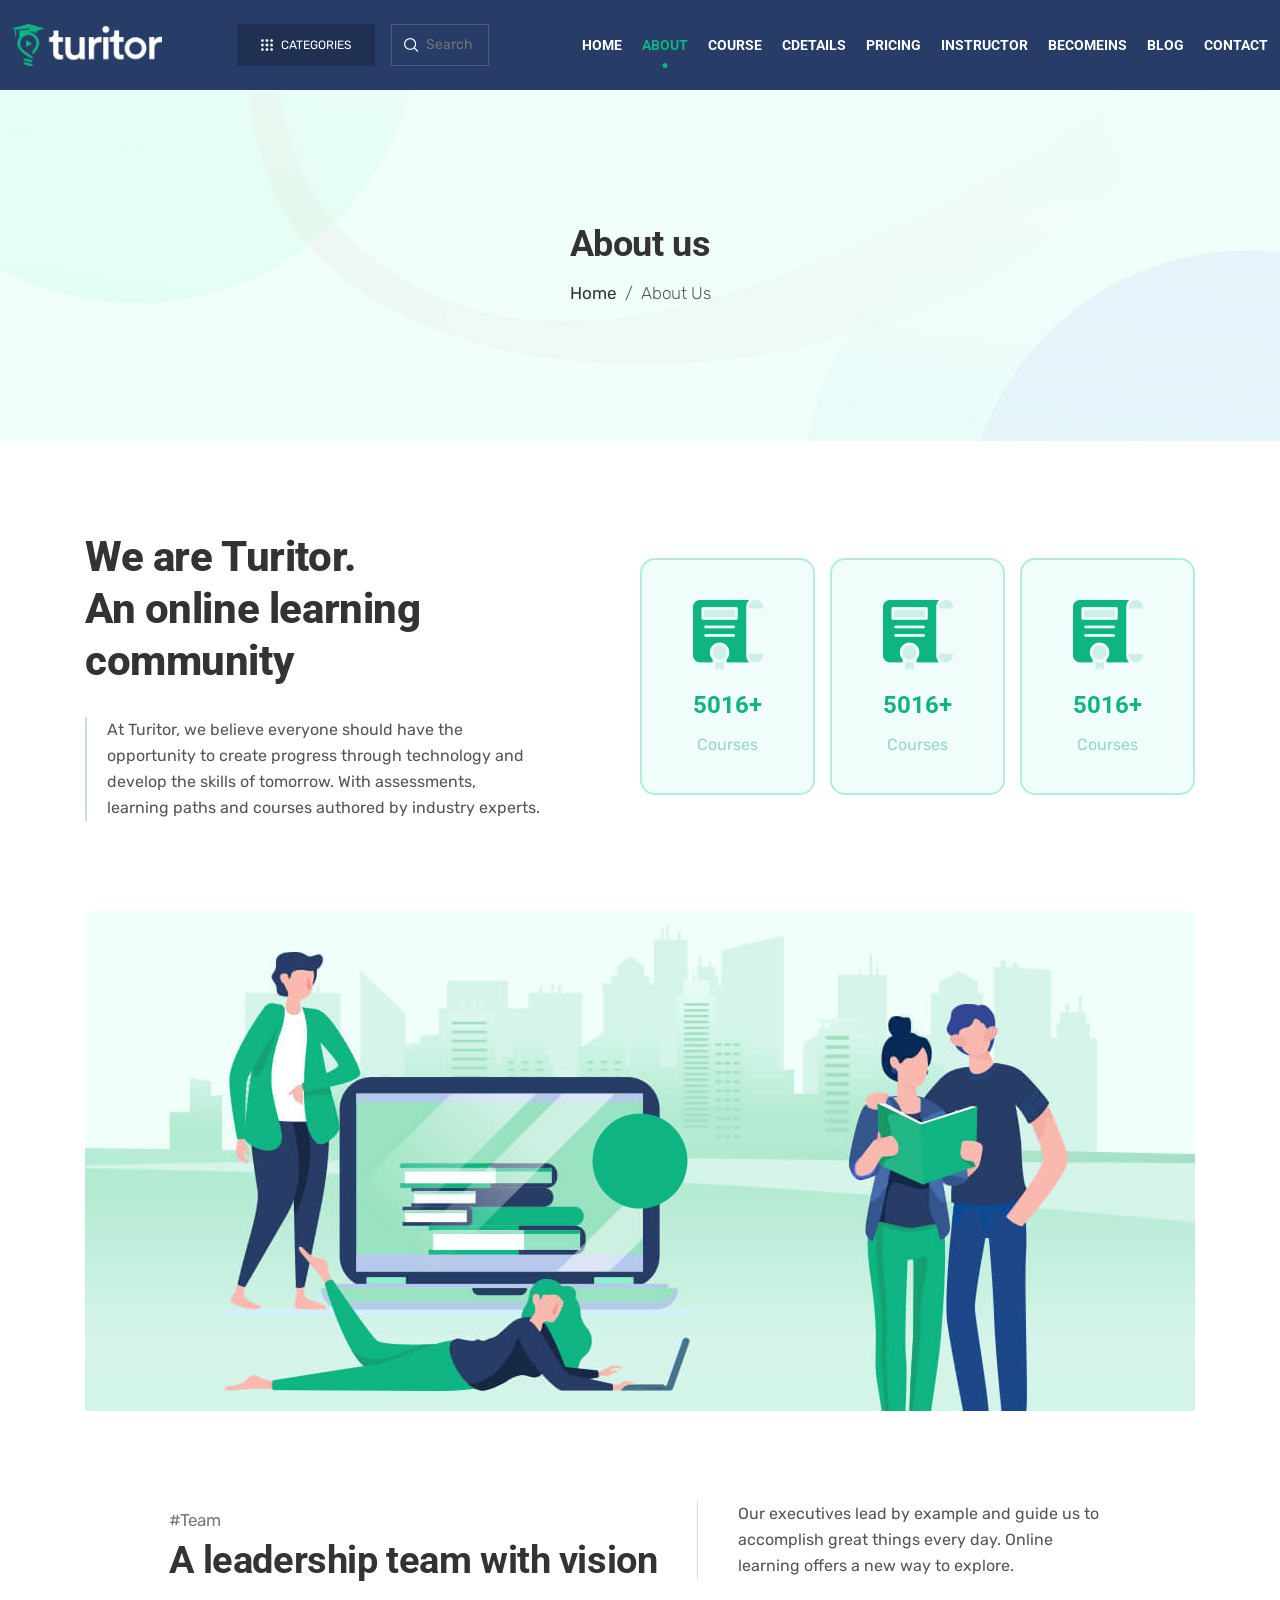
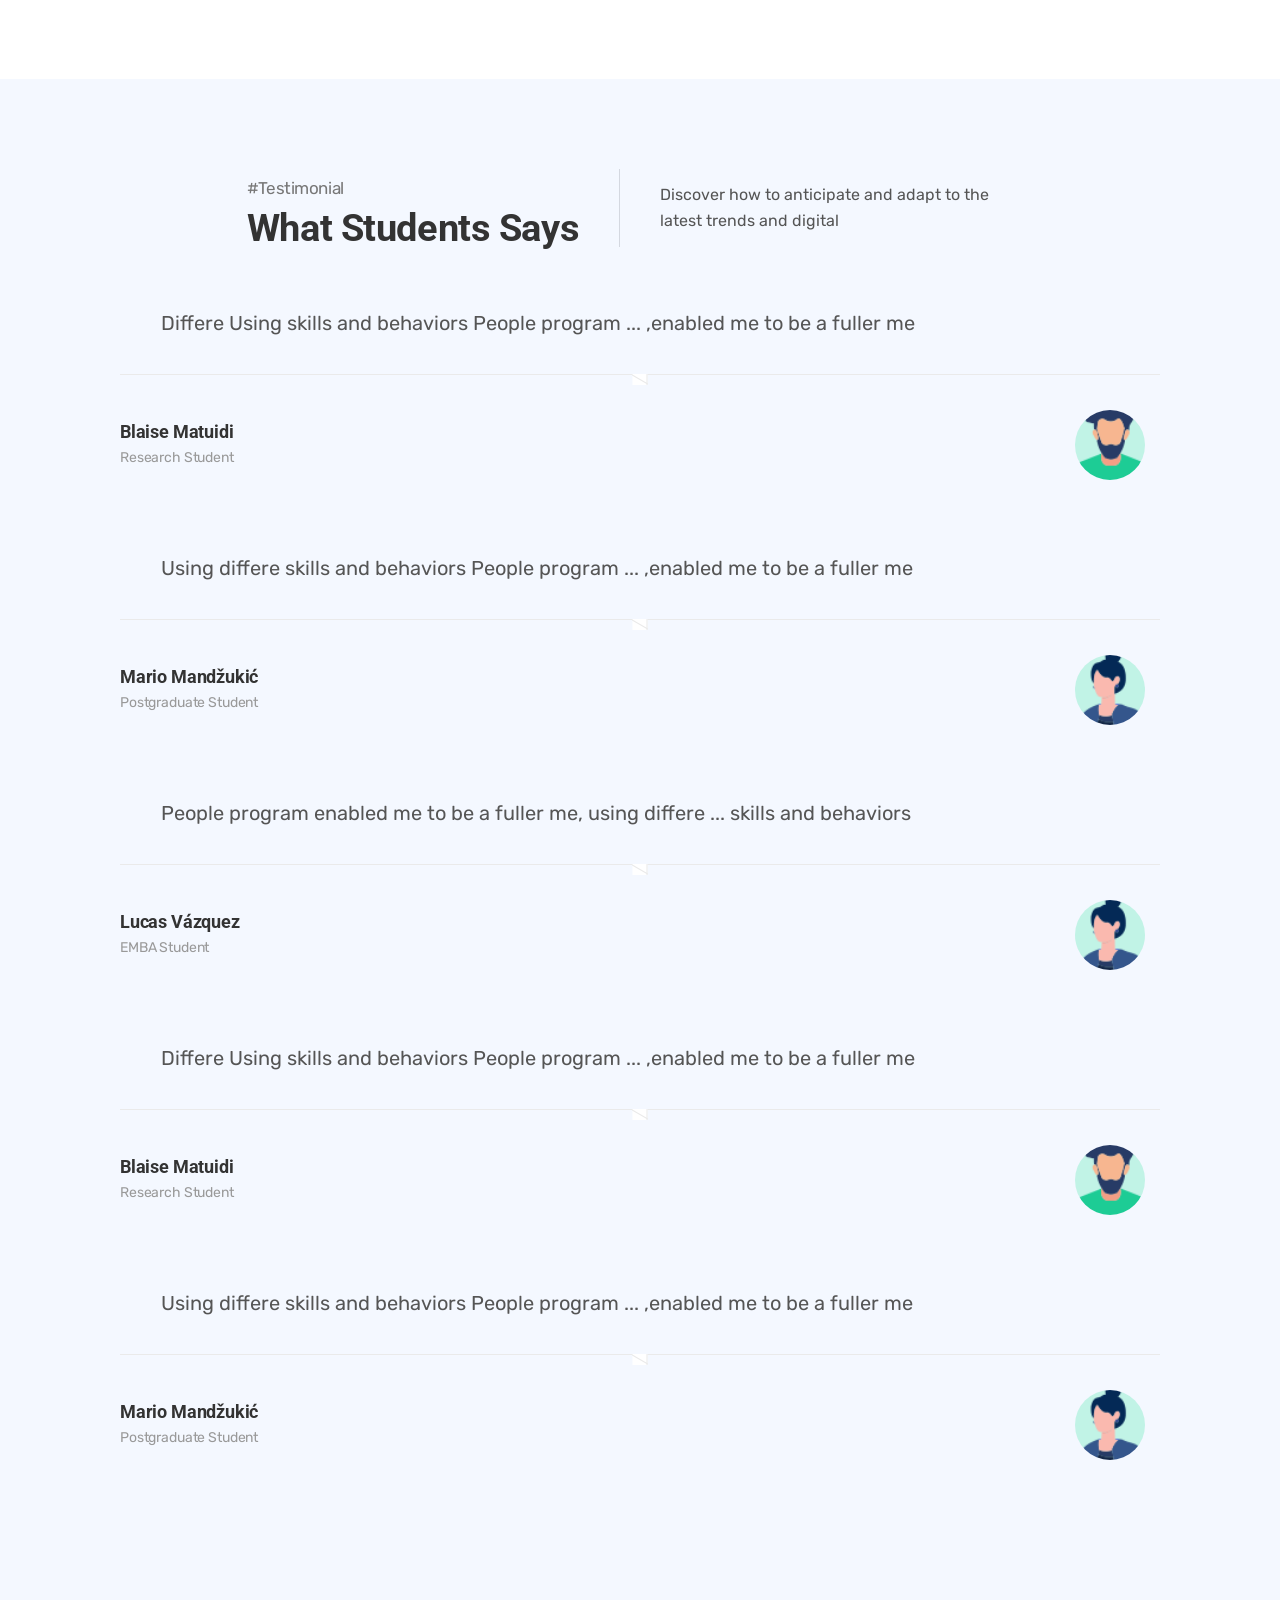
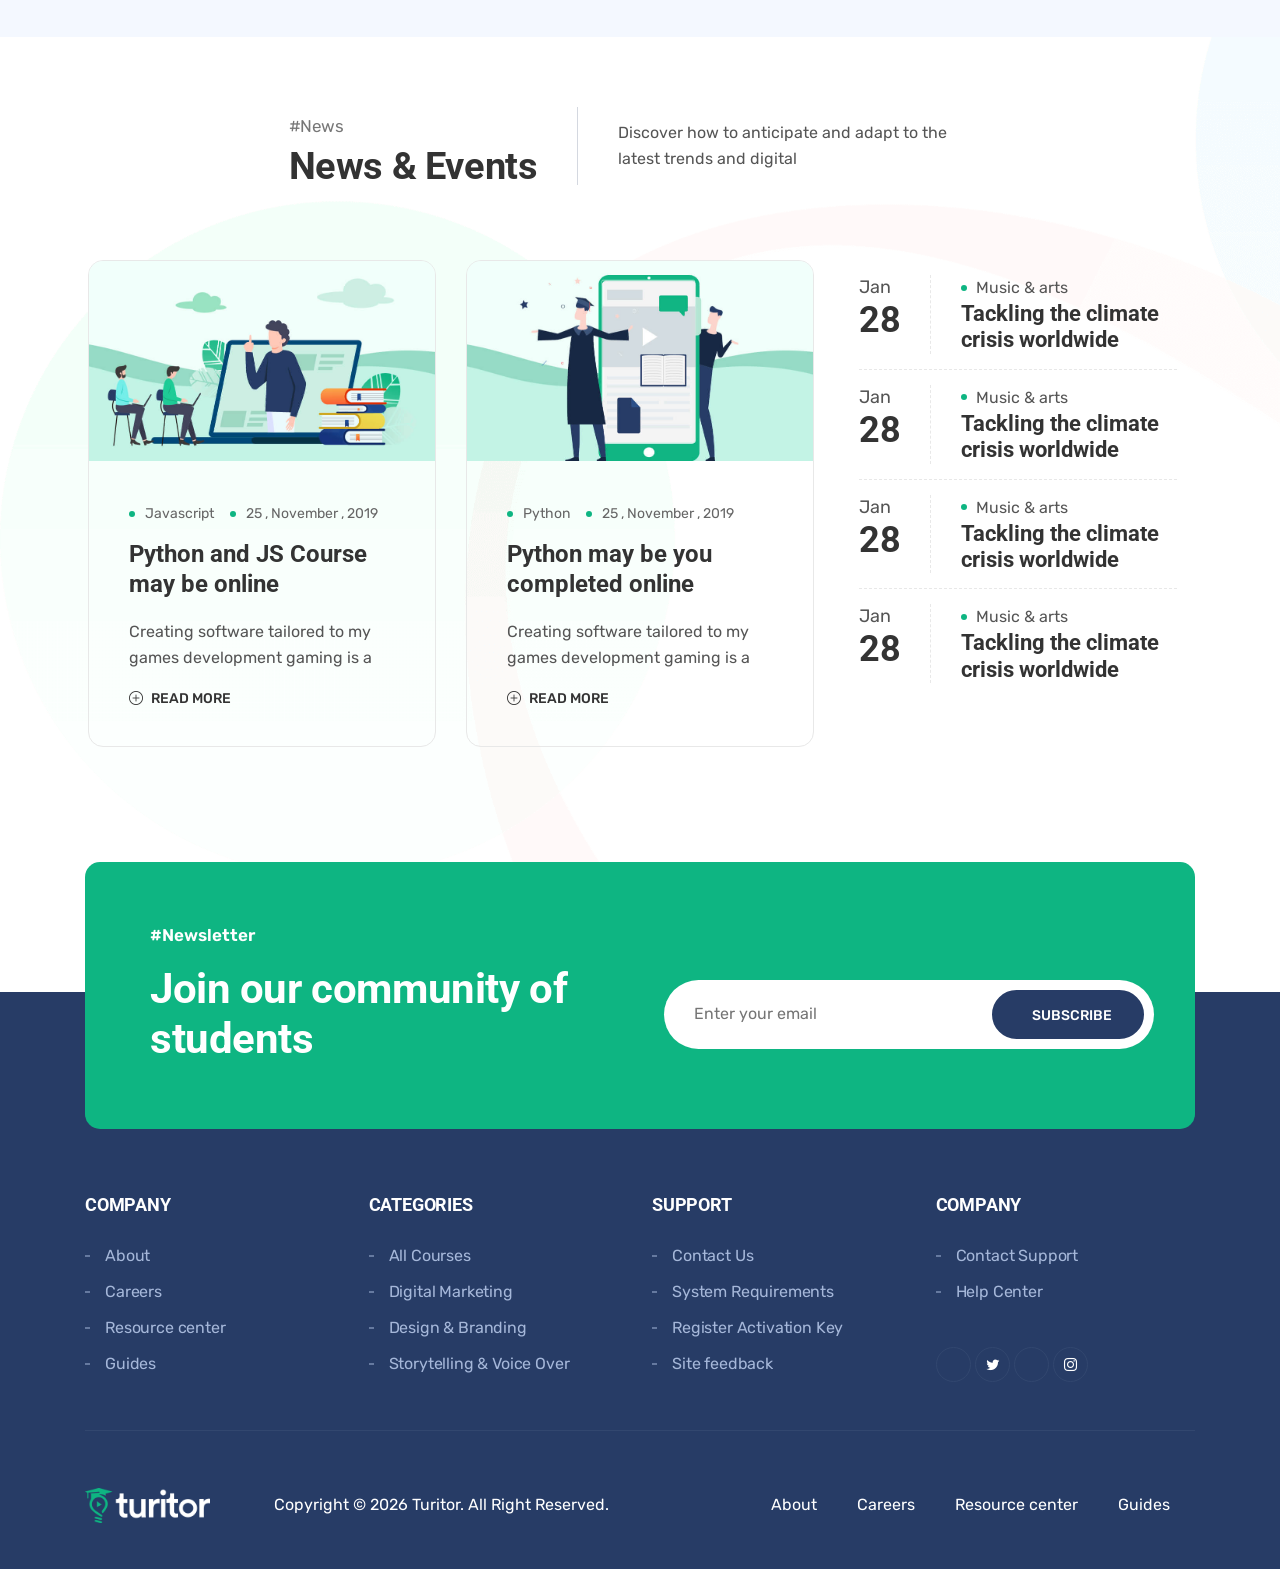
==== commit 499003ec: "fix hompage ref in mul pages" ====
--- a/pages/about/index.html
+++ b/pages/about/index.html
@@ -60,7 +60,7 @@
         <!--//* Right side -->
         <div class="right flex-grow-1 d-flex align-items-center justify-content-end justify-content-xxl-between gap-4">
             <nav class="d-none d-lg-flex">
-                <a href="../../index.html">Home</a>
+                <a href="../../homePage.html">Home</a>
                 <a class="active" href="#">About</a>
                 <a href="../course/index.html">Course</a>
                 <a href="../course/course-details/index.html">CDetails</a>
@@ -85,7 +85,7 @@
                 <img src="../../layout/images/header/menu-icon.png">
                 <div class="dropdown-items">
                     <div class="links-wrapper bg-white rounded-2 shadow text-start">
-                        <a href="../../index.html">Home</a>
+                        <a href="../../homePage.html">Home</a>
                         <a class="active" href="#">About</a>
                         <a href="../course/index.html">Course</a>
                         <a href="../course/course-details/index.html">CourseDetails</a>
@@ -154,7 +154,7 @@
         </section>
 
         <!--TODO>> 3-Team Section -->
-        <section id="team">
+        <section id="team" class="overflow-visible">
             <div class="container d-flex flex-column-reverse flex-md-column">
                 <div class="video-img-wrapper position-relative">
                     <img class="wow animate__animated animate__fadeIn" src="./images/team-video_image1.jpg"
